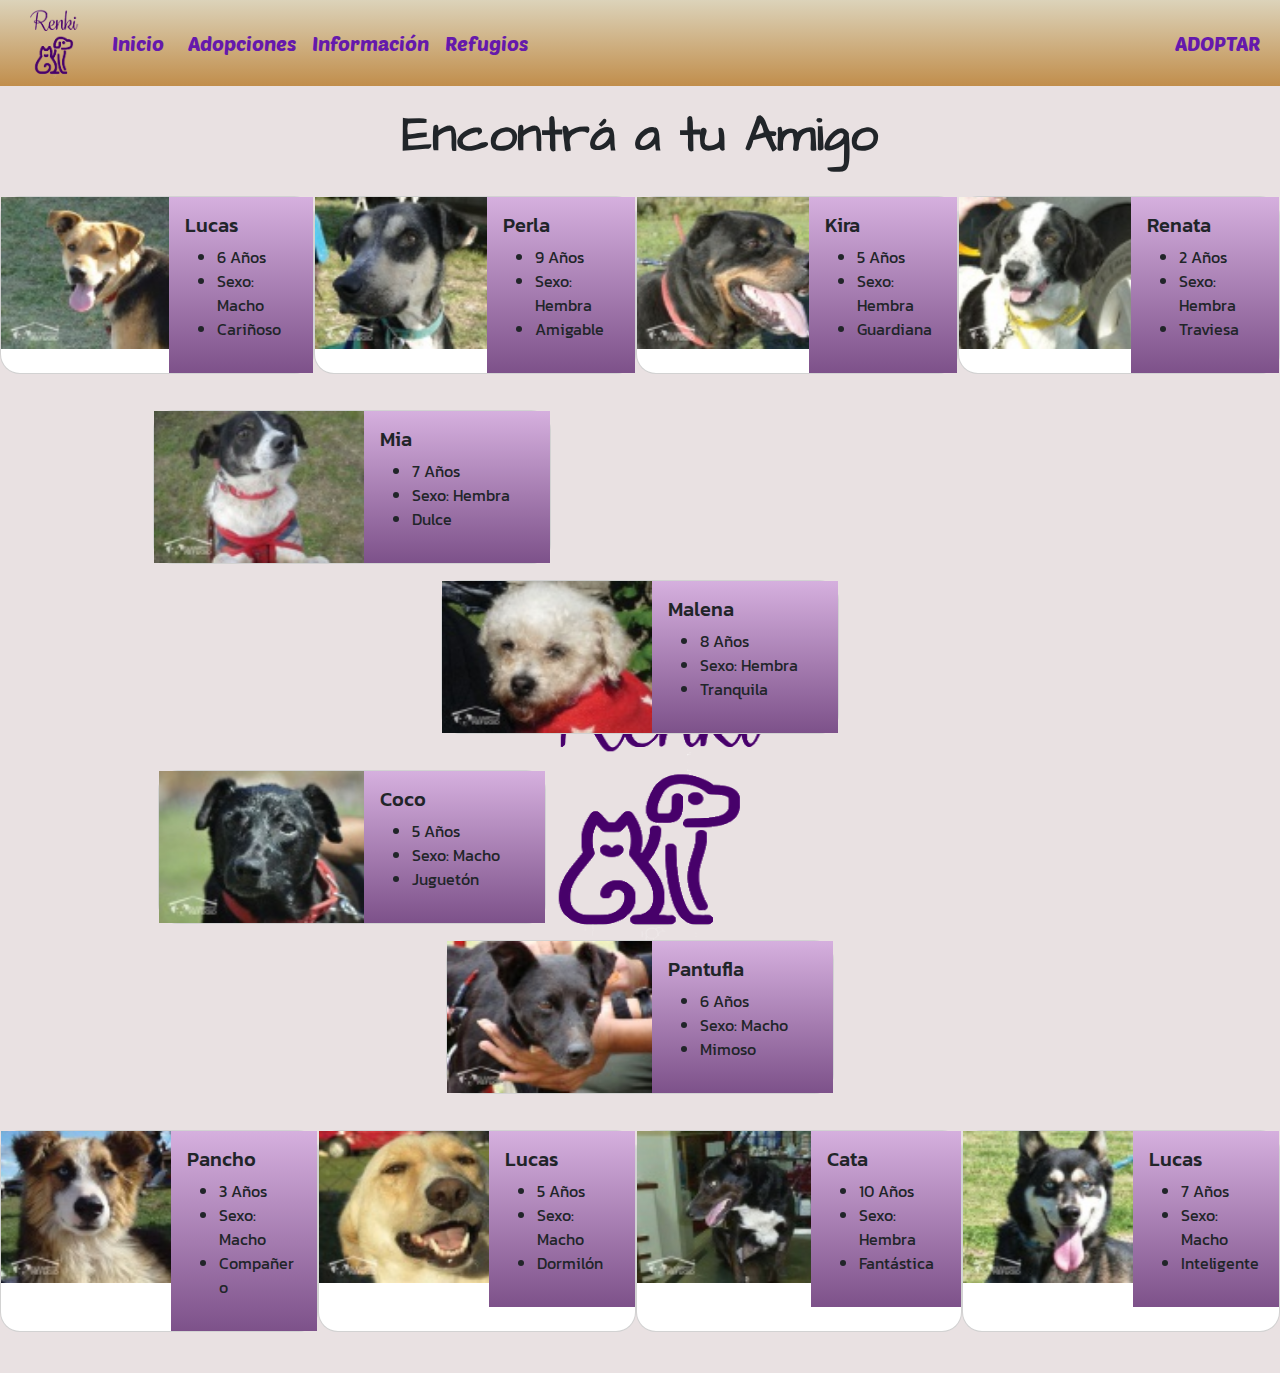
==== adopciones.html @ 9ff80c3c "first commit" ====
<!DOCTYPE html>
<head>
    <meta charset="UTF-8">
    <meta http-equiv="X-UA-Compatible" content="IE=edge">
    <meta name="viewport" content="width=device-width, initial-scale=1.0">
    <title>Refugio Renki | Adopciones</title>

    <link rel="preconnect" href="https://fonts.googleapis.com">
    <link rel="preconnect" href="https://fonts.gstatic.com" crossorigin>
    <link href="https://fonts.googleapis.com/css2?family=Kanit:ital,wght@0,100;0,200;0,300;0,400;0,500;0,600;0,700;0,800;0,900;1,100;1,200;1,300;1,400;1,500;1,600;1,700;1,800;1,900&family=Pacifico&family=Poetsen+One&display=swap" rel="stylesheet">
    <link rel="preconnect" href="https://fonts.gstatic.com" crossorigin>
    <link href="https://fonts.googleapis.com/css2?family=Architects+Daughter&family=Playfair+Display+SC:ital,wght@0,400;0,700;0,900;1,400;1,700;1,900&family=Playpen+Sans:wght@100..800&family=Playwrite+ES:wght@100..400&family=Playwrite+NG+Modern:wght@100..400&display=swap" rel="stylesheet">


    <link rel="stylesheet" href="styles/estilos.css">
</head>
<body>

    <nav class="navbarGeneral navbar navbar-expand-lg">
        <div class="container-fluid navbarPrimerDiv">
        <img src="images/logo.png" width="80px" height="70px" alt="logo" title="Renki">
          <a class="navbar-brand" href="index.html">Inicio</a>
          <button class="navbar-toggler" type="button" data-bs-toggle="collapse" data-bs-target="#navbarNavAltMarkup" aria-controls="navbarNavAltMarkup" aria-expanded="false" aria-label="Toggle navigation">
            <span class="navbar-toggler-icon"></span>
    
          </button>
          <div class="collapse navbar-collapse" id="navbarNavAltMarkup">
            <div class="navbar-nav navbarPrimerDiv">
              <a class="nav-link" aria-current="page">Adopciones</a>
              <a class="nav-link" aria-current="page" href="informacion.html">Información</a>
              <a class="nav-link" aria-current="page" href="refugios.html">Refugios</a>
            </div>
          </div>
        </div>
        <div class="navbarSegundoDiv collapse navbar-collapse" id="navbarNavAltMarkup">
            <a class="nav-link" aria-current="page" href="login.html" target="_blank">ADOPTAR</a>
        </div>
    </nav>


    

    <section class="seccionAdopciones">
        <article>
            <h1 id="Estilo">Encontrá a tu Amigo</h1>
            <div class="primeraFila">
                <div class="card mb-3" style="max-width: 400px;">
                    <div class="row g-4">
                      <div class="col-md-6">
                        <img src="images/amigo1.jpg" width="210px" height="152px"  img-fluid rounded-start alt="perros" title="Lucas">
                      </div>
                      <div class="col-md-6">
                        <div class="card-body">
                          <h5 class="card-title">Lucas</h5>
                          <ul>
                            <li>6 Años</li>
                            <li>Sexo: Macho</li>
                            <li>Cariñoso</li>
                          </ul>

                        </div>
                      </div>
                    </div>
                  </div>

                  <div class="card mb-3" style="max-width: 400px;">
                    <div class="row g-4">
                      <div class="col-md-6">
                        <img src="images/amigo2.jpg" width="210px" height="152px"  img-fluid rounded-start alt="perros" title="Perla">
                      </div>
                      <div class="col-md-6">
                        <div class="card-body">
                          <h5 class="card-title">Perla</h5>
                          <ul>
                            <li>9 Años</li>
                            <li>Sexo: Hembra</li>
                            <li>Amigable</li>
                          </ul>

                        </div>
                      </div>
                    </div>
                  </div>

                  <div class="card mb-3" style="max-width: 400px;">
                    <div class="row g-4">
                      <div class="col-md-6">
                        <img src="images/amigo3.jpg" width="210px" height="152px"  img-fluid rounded-start alt="perros" title="Kira">
                      </div>
                      <div class="col-md-6">
                        <div class="card-body">
                          <h5 class="card-title">Kira</h5>
                          <ul>
                            <li>5 Años</li>
                            <li>Sexo: Hembra</li>
                            <li>Guardiana</li>
                          </ul>

                        </div>
                      </div>
                    </div>
                  </div>

                  <div class="card mb-3" style="max-width: 400px;">
                    <div class="row g-4">
                      <div class="col-md-6">
                        <img src="images/amigo4.jpg" width="210px" height="152px"  img-fluid rounded-start alt="perros" title="Renata">
                      </div>
                      <div class="col-md-6">
                        <div class="card-body">
                          <h5 class="card-title">Renata</h5>
                          <ul>
                            <li>2 Años</li>
                            <li>Sexo: Hembra</li>
                            <li>Traviesa</li>
                          </ul>

                        </div>
                      </div>
                    </div>
                  </div>


            </div>


        <div class="segundaFila">
            <div class="card mb-3 segundaFilaUno" style="max-width: 400px;">
                <div class="row g-4">
                  <div class="col-md-6">
                    <img src="images/amigo5.jpg" width="210px" height="152px"  img-fluid rounded-start alt="perros" title="Mia">
                  </div>
                  <div class="col-md-6">
                    <div class="card-body">
                      <h5 class="card-title">Mia</h5>
                      <ul>
                        <li>7 Años</li>
                        <li>Sexo: Hembra</li>
                        <li>Dulce</li>
                      </ul>

                    </div>
                  </div>
                </div>
              </div>

              <div class="card mb-3 segundaFilaDos" style="max-width: 400px;">
                <div class="row g-4">
                  <div class="col-md-6">
                    <img src="images/amigo6.jpg" width="210px" height="152px"  img-fluid rounded-start alt="perros" title="Malena">
                  </div>
                  <div class="col-md-6">
                    <div class="card-body">
                      <h5 class="card-title">Malena</h5>
                      <ul>
                        <li>8 Años</li>
                        <li>Sexo: Hembra</li>
                        <li>Tranquila</li>
                      </ul>

                    </div>
                  </div>
                </div>
              </div>

        </div>

        <div class="segundaFila">
            <div class="card mb-3 segundaFilaUno" style="max-width: 400px;">
                <div class="row g-4">
                  <div class="col-md-6">
                    <img src="images/amigo7.jpg" width="210px" height="152px"  img-fluid rounded-start alt="perros" title="Coco">
                  </div>
                  <div class="col-md-6">
                    <div class="card-body">
                      <h5 class="card-title">Coco</h5>
                      <ul>
                        <li>5 Años</li>
                        <li>Sexo: Macho</li>
                        <li>Juguetón</li>
                      </ul>

                    </div>
                  </div>
                </div>
              </div>
              <div class="card mb-3 segundaFilaDos" style="max-width: 400px;">
                <div class="row g-4">
                  <div class="col-md-6">
                    <img src="images/amigo8.jpg" width="210px" height="152px"  img-fluid rounded-start alt="perros" title="Pantufla">
                  </div>
                  <div class="col-md-6">
                    <div class="card-body">
                      <h5 class="card-title">Pantufla</h5>
                      <ul>
                        <li>6 Años</li>
                        <li>Sexo: Macho</li>
                        <li>Mimoso</li>
                      </ul>

                    </div>
                  </div>
                </div>
              </div>

        </div>


        <div class="primeraFila">

            <div class="card mb-3" style="max-width: 400px;">
                <div class="row g-4">
                  <div class="col-md-6">
                    <img src="images/amigo9.jpg" width="210px" height="152px"  img-fluid rounded-start alt="perros" title="Pancho">
                  </div>
                  <div class="col-md-6">
                    <div class="card-body">
                      <h5 class="card-title">Pancho</h5>
                      <ul>
                        <li>3 Años</li>
                        <li>Sexo: Macho</li>
                        <li>Compañero</li>
                      </ul>

                    </div>
                  </div>
                </div>
              </div>

              <div class="card mb-3" style="max-width: 400px;">
                <div class="row g-4">
                  <div class="col-md-6">
                    <img src="images/amigo10.jpg" width="210px" height="152px"  img-fluid rounded-start alt="perros" title="Huesos">
                  </div>
                  <div class="col-md-6">
                    <div class="card-body">
                      <h5 class="card-title">Lucas</h5>
                      <ul>
                        <li>5 Años</li>
                        <li>Sexo: Macho</li>
                        <li>Dormilón</li>
                      </ul>

                    </div>
                  </div>
                </div>
              </div>

              <div class="card mb-3" style="max-width: 400px;">
                <div class="row g-4">
                  <div class="col-md-6">
                    <img src="images/amigo11.jpg" width="210px" height="152px"  img-fluid rounded-start alt="perros" title="Cata">
                  </div>
                  <div class="col-md-6">
                    <div class="card-body">
                      <h5 class="card-title">Cata</h5>
                      <ul>
                        <li>10 Años</li>
                        <li>Sexo: Hembra</li>
                        <li>Fantástica</li>
                      </ul>

                    </div>
                  </div>
                </div>
              </div>

              <div class="card mb-3" style="max-width: 400px;">
                <div class="row g-4">
                  <div class="col-md-6">
                    <img src="images/amigo12.jpg" width="210px" height="152px"  img-fluid rounded-start alt="perros" title="Pimpe">
                  </div>
                  <div class="col-md-6">
                    <div class="card-body">
                      <h5 class="card-title">Lucas</h5>
                      <ul>
                        <li>7 Años</li>
                        <li>Sexo: Macho</li>
                        <li>Inteligente</li>
                      </ul>

                    </div>
                  </div>
                </div>
              </div>
           

        </div>
    </div>

        </article>
    </section>



















 <!----   <h1 id="Estilo">Encontrá a tu Amigo</h1>
    <div>
        <div class="ContenedorMascota Cuadro">
            <div id = "PrimeraParte"><img src="Images/Sara.PNG" height="400px" width="280px"></div>
            <div id = "SegundaParte">
                <h4>Sara</h4>
                <div>Edad: 1-2</div>
                <div>Sexo: Hembra</div>
                <div>Raza: Mestiza</div>
                <div>Condición de salud: Saludable</div>
                <div>Refugio SanRoque</div>  
            </div>
        </div>
    </div>
    <div>Otros que buscan hogar</div>
    <h2>Perros Adultos</h2>
    <div>
        <img src="Images/Romeo.PNG">
        <img src="Images/Cuba.PNG" >
        <img src="Images/Maby.PNG" >
    </div>
    <h2>Perros Cachorros</h2>
    <div>
        <img src="Images/Sara.PNG" >
        <img src="Images/Sara.PNG" >
    </div>
    <h2>Gatos Adulto</h2>
    <div></div>
    <h2>Gatos Cachorros</h2>
    <div></div>
    <h2>Discapacitados</h2>
    <div></div>
 -->
</body>

<link href="https://cdn.jsdelivr.net/npm/bootstrap@5.3.3/dist/css/bootstrap.min.css" rel="stylesheet" integrity="sha384-QWTKZyjpPEjISv5WaRU9OFeRpok6YctnYmDr5pNlyT2bRjXh0JMhjY6hW+ALEwIH" crossorigin="anonymous">
<script src="https://cdn.jsdelivr.net/npm/bootstrap@5.3.3/dist/js/bootstrap.bundle.min.js" integrity="sha384-YvpcrYf0tY3lHB60NNkmXc5s9fDVZLESaAA55NDzOxhy9GkcIdslK1eN7N6jIeHz" crossorigin="anonymous"></script>

</html>
---- styles/estilos.css ----
/* INDEX */


body{
    margin: 0;
}

.bodystyle {
    background-color: rgb(201, 126, 201);
}

.navbarGeneral {
    width: 100%;
    padding: 10px;
    display: flex;
    justify-content: space-between;
    margin-left: 20pxpx; /* No se por que tiene que ser asi, pero si lo toco, explota*/
    margin-right: 0px;
    background-image: linear-gradient(to bottom, #dcd3ba, #c18e4c);
    font-family: "Poetsen One", sans-serif;
    font-weight: 400;
    font-style: normal;
    font-size: 20px;
    padding-right: 20px;
}

.navbarPrimerDiv img{
    margin-right: 20px;
}

.navbarPrimerDiv a{
    color:rgb(101, 25, 172);
    transition: transform 0.3s ease;
}

.navbarPrimerDiv a:hover{
    color: rgb(68, 150, 150);
    cursor: pointer;
    transition: all 0.4s ease-in-out;
    transform: scale(1.1);
}



.navbarSegundoDiv{
    margin-right: 20px;
}

.navbarSegundoDiv a{
    color:rgb(101, 25, 172);
    transition: transform 0.3s ease;
    animation: animacion1;
    animation-duration: 1s;
    animation-iteration-count: infinite;
}

.navbarSegundoDiv a:hover{
    color: rgb(68, 150, 150);
    cursor: pointer;
    transition: all 0.4s ease-in-out;
    transform: scale(1.1);
}


@keyframes animacion3 {
    from {
        color: rgb(157, 117, 191); }
    to {
        color: rgb(63, 36, 104); } }

@keyframes animacion2 {
    from {
      background-color: rgb(181, 147, 210); }
    to {
       background-color: rgb(148, 97, 193); } }
  
@keyframes animacion1 {
    0% {
      transform: scale(1); }
    50% {
      transform: scale(1.1); }
    100% {
      transform: scale(1); } }

 @keyframes animacion4 {
        from {
            color: rgb(0, 0, 0); }
        to {
            color: #314652; } }
      


#unaIntro {
    padding-top: 20px;
    padding-bottom: 20px;
    background-color: rgba(189, 206, 96, 0.705);
    text-align: center;
}
 
.descripcionIntro{
    font-size: 30px;
    font-family: "Poetsen One", sans-serif;
    color:rgb(14, 31, 185);
    padding-left: 18%;
    padding-right: 18%;
    margin-top: 20px;
}


.man {
    display: flex;
    justify-content: space-between;
    padding: 0 36% 0 36%;
}

.botonAdoptar a{
    background-color:rgb(181, 147, 210);
    font-size: 25px;
    font-weight: bold;
    color: black;
    font-family:Cambria, Cochin, Georgia, Times, 'Times New Roman', serif;
    border: 4px solid aquamarine;
    animation-name: animacion2;
    animation-duration: 0.6s;
    animation-iteration-count: infinite;
    animation-direction: alternate-reverse;
}

.botonAdoptar a:hover{
    background-color:rgb(148, 97, 193);
    border: 4px dashed aquamarine;
}


.botonContacto {
    text-align: center;
    font-size: 20px;
    display: flex;
    justify-content: center;
    background-color: black;
    border: 2px double grey;
    width: 10%;
}



h1{
    text-align: center;
    color:rgb(153, 107, 196);
    font-family: "Poetsen One", sans-serif;
    font-weight: 400;
    font-style: normal;
    font-size: 40px;

}

h2{
    text-align: center;
    color:rgb(153, 107, 196);
    font-family: "Poetsen One", sans-serif;
    font-weight: 400;
    font-style: normal;
    font-size: 40px;

}

.botonAdoptar{
    font-size: 50px;
    text-align: center;
    margin-top: 0px;
}

.botonAdoptar button{
    background-color: rgb(174, 115, 229);
    font-family:Impact, Haettenschweiler, 'Arial Narrow Bold', sans-serif;
}

.botonAdoptar button:hover{
    background-color: rgb(130, 49, 205);
}


.nuestrosPeludos{
    margin-top: 40px;
    background-color: rgba(207, 188, 190, 0.452);
    border-radius: 100px;
}

.merecenHogar{
    padding-bottom: 20px;
}

.nuestrosPeludos h1{
    padding-top: 20px;
    align-items: center;
}

.textoAlbum{
    text-align: center;
    font-family: "Kanit", sans-serif;
    font-size: 22px;
}


.mitades {
    width: 80%;
    margin: auto;
    display: flex;
    margin-top: 20px;
    margin-bottom: 40px;
    padding-top: 20px;
    padding-bottom: 20px;
}


.mitad1{
    width: 40%;
    padding-left: 20px;
}

.mitad2{
    margin-right: 30px;
    width: 60%;
}



.contenedor1 {
    display: flex;
    justify-content: space-between;
    padding-left: 25px;
}

.contenedor1 td{
    text-align: center;
    font-family: "Architects Daughter", cursive;
    font-weight: 800;
    font-style: normal;
    font-size: 20px;
}

.contenedor1 img{
    border-radius: 90px;
    transition: transform 0.3s ease;
}

.contenedor1 img:hover {
    transform: scale(1.1);
}


.contenedor2 {
    margin-bottom: 30px;
    display: flex;
    justify-content: center;
    text-align: center;
    background-color: rgba(216, 107, 19, 0.541);
}

.contenedor2 div{
    margin-bottom: 15px;
    
}

.contenedor2 form{
    padding: 20px;
}


h3{
    text-align: center;
    color:rgb(153, 107, 196);
    font-family: "Poetsen One", sans-serif;
    font-weight: 400;
    font-style: normal;
    font-size: 40px;
    margin: 0;
}

.redesSociales{
display: flex;
justify-content: center;
align-items: center;
margin-bottom: 50px;
margin-top: 30px;
}

.buttons {
    min-width: 700px;
    display: flex;
    justify-content: space-around;
    margin-top: 30px;
  }
  
  .buttons a {
    text-decoration: none;
    font-size: 28px;
    width: 60px;
    height: 60px;
    line-height: 60px;
    text-align: center;
    background: #314652;
    color: #f1f1f1;
    border-radius: 50%;
    box-shadow: 2px 2px 5px rgba(0, 0, 0, .5);
    transition: all .4s ease-in-out;
  }
  
  .buttons a:hover {
    transform: scale(1.2);
  }

  .textoNuestrasRedes{
    color: #314652;
  }







.opiniones{
    padding-top: 20px;
    padding-bottom: 10px;
    background-color: rgba(17, 17, 121, 0.226);
}

.comentarios {
    display: flex;
    justify-content: center;
    background-color: rgba(17, 17, 121, 0.226);
}



.comentarios1{
    padding-left: 40px;
    width: 25%;
    display: flex;
    justify-content: center;
}

.comentarios2{
    padding-left: 40px;
    width: 25%;
}

.comentarios3{
    padding-left: 40px;
    width: 25%;
}

.cartas{
    padding: 12%;
    height: 450px;
}

.carousel-control-prev span,
.carousel-control-next span{
    background-color: rgb(211, 128, 223);
}

.card-body{
    background-color: rgb(211, 128, 223);
}



.footer {
    text-align: center;
    padding-bottom: 20px;
    padding-top: 20px;
    font-size: 17px;
    color: rgba(0, 0, 0, 0.811);
    background-color: rgba(207, 188, 190, 0.452);
}



@media (max-width: 1100px){
    .navbarSegundoDiv a{
        color:rgb(101, 25, 172);
        transition: none;
        animation: none;
    }

    .navbarPrimerDiv a:hover{
        transition: none;
        transform: none;
    }


    .navbarSegundoDiv a:hover{
        transition: none;
        transform: none;
    }

    .navbarSegundoDiv{
        margin-left: 13px;
    }
}


@media (max-width: 700px){

}












/* ------------------------------------------------------------------------------------------------------ */
/* ------------------------------------------------------------------------------------------------------ */
/* ------------------------------------------------------------------------------------------------------ */
/* ------------------------------------------------------------------------------------------------------ */
/* ------------------------------------------------------------------------------------------------------ */
/* ------------------------------------------------------------------------------------------------------ */
/* ------------------------------------------------------------------------------------------------------ */
/* ------------------------------------------------------------------------------------------------------ */


/* LOGIN */



#bodyLogin{
    width: 100%;
    height: 1080px;
    background-image: url("../images/fondoRefugios2.jpg");
    background-image: fixed;
    background-size: cover;

}

.seccionLogin{
    padding-top: 150px;
}

.login-form {
    width: 500px;
    padding: 25px;
    background-image: linear-gradient(to bottom, #dcd3ba, #c18e4c);
    border-radius: 30px;
    box-shadow: 0px 0px 10px 0px rgba(0,0,0,0.1);
    font-family: "Kanit", sans-serif;
  }

  .btn-center{
    text-align: center;
  }

  .btn-center button{
    width: 100px;
    font-family: "Kanit", sans-serif;
  }

  .marginFormulario{ 
    margin-bottom: 15px;
  }
  
  .marginFormulario label{
    margin-bottom: 5px;
  }

  .bgvioleta{
    margin-bottom: 0;
  }

  .bgvioleta button{
    background-image: linear-gradient(to bottom, #b694bfd1, #4a2d55d1);
  }

  .bgvioleta a{
    color: #314652;
  }

  .marginFormulario button{
    margin-top: 10px;
  }


  @media (max-width: 700px){
    .login-form {
        width: 450px;
    }
  }



/* ------------------------------------------------------------------------------------------------------ */
/* ------------------------------------------------------------------------------------------------------ */
/* ------------------------------------------------------------------------------------------------------ */
/* ------------------------------------------------------------------------------------------------------ */
/* ------------------------------------------------------------------------------------------------------ */
/* ------------------------------------------------------------------------------------------------------ */
/* ------------------------------------------------------------------------------------------------------ */
/* ------------------------------------------------------------------------------------------------------ */


/* INFORMACION */



#tituloInformacion {
   text-align: center;
   font-size: 60px;
   padding-top: 20px;
   padding-bottom: 30px;
}


.subTits {
    font-size: 23px;
    text-align: center;
    margin-left: 26%;
    margin-right: 26%;
    margin-bottom: 50px;
    font-family: "Kanit", sans-serif;
}

.subTits p{
    border-radius: 10px;
    background-color: rgba(236, 76, 76, 0.561);
    padding: 15px;
}


.bodyInformacion{
    background-color: rgba(207, 188, 190, 0.332);
}

.unirManoTexto{
    display: flex;
    justify-content: space-between;
}

.unirManoTexto p {
    padding-top: 10px;
    padding-left: 20px;
}

.unirManoTexto img{
    padding-right: 10px;
}


.lefties {
    margin-left: 15%;
}


.lefties h3 {
    text-align: center;
}


.righties {
    margin-left: 55%;
    padding-right: 10%;
}


.righties h3 {
    text-align: center;
}


.Difus{
    padding-top: 60px;
    padding-left: 27%;
    padding-right: 27%;
    text-align: center;
    margin-bottom: 30px;
}

.items {
    width: 30%;
    padding: 1% 2% 2% 1%;
    background-image: linear-gradient(to bottom, #d6baded1, #6a4777d1);
    border-radius: 15px;
    border: dotted;
    border-color: red;
    font-family: "Kanit", sans-serif;
    font-size: 18px;
}

.Cuadro {
    border: 2px;
    border-style: dashed;
    background-color: rgba(236, 76, 76, 0.561);
    padding-bottom: 15px;
    border-radius: 10px;
}

.Cuadro h3{
    padding-top: 5px;
    padding-right: 15px;
    padding-left: 15px;
}

.megafonos{
    display: flex;
    justify-content: center;
    padding-top: 15px;
    padding-bottom: 10px;
}

.ContenedorMascota {
    display: flex;
    margin-left: 4%;
    margin-right: 20%;
    padding-left: 5px;
    padding-right: 5px ;
}

#PrimeraParte{
    width : 445px;
    height: 300px;
}

#SegundaParte {
    background-color: white;
}




/* ------------------------------------------------------------------------------------------------------ */
/* ------------------------------------------------------------------------------------------------------ */
/* ------------------------------------------------------------------------------------------------------ */
/* ------------------------------------------------------------------------------------------------------ */
/* ------------------------------------------------------------------------------------------------------ */
/* ------------------------------------------------------------------------------------------------------ */
/* ------------------------------------------------------------------------------------------------------ */
/* ------------------------------------------------------------------------------------------------------ */



/* ADOPCIONES */



#bodyAdopciones{
    margin: 0;
    padding: 0;
}

.seccionAdopciones{
    background-image: url("../images/logo.png");
    background-repeat: no-repeat;
    background-position: 50% 57%;
    background-size: 30vw 22vw;
    background-color: rgba(207, 188, 190, 0.452);
    padding-bottom: 0.4%;
}

.seccionAdopciones .card{
    border-radius: 20px;
}

#Estilo{
    margin-bottom: 30px;
    padding-top: 20px;
    font-family: "Architects Daughter", cursive;
    font-weight: 600;
    font-style: normal;
    font-size: 50px;
    animation-name: animacion4;
    animation-duration: 0.8s;
    animation-iteration-count: infinite;
    animation-direction: alternate-reverse;
}

.primeraFila{
    margin-top: 20px;
    margin-bottom: 20px;
    display: flex;
    justify-content: space-evenly;
}

.segundaFila{
    margin-top: 20px;
    margin-bottom: 20px;
    display: flex;
    flex-wrap: wrap;
    justify-content:space-around;
}


.segundaFilaUno{
    margin-right: 45%;
}

.primeraFila .card-body{
    background-image: linear-gradient(to bottom, #d6baded1, #6a4777d1);
    font-family: "Kanit", sans-serif;
}

.segundaFila .card-body{
    background-image: linear-gradient(to bottom, #d6baded1, #6a4777d1);
    font-family: "Kanit", sans-serif;
}



/* ------------------------------------------------------------------------------------------------------ */
/* ------------------------------------------------------------------------------------------------------ */
/* ------------------------------------------------------------------------------------------------------ */
/* ------------------------------------------------------------------------------------------------------ */
/* ------------------------------------------------------------------------------------------------------ */
/* ------------------------------------------------------------------------------------------------------ */
/* ------------------------------------------------------------------------------------------------------ */
/* ------------------------------------------------------------------------------------------------------ */



/* REFUGIOS */


.tituloRefugios{
    animation-name: animacion3;
    animation-duration: 1s;
    animation-iteration-count: infinite;
    animation-direction: alternate-reverse;
    padding-top: 30px;
    padding-bottom: 30px;
}

.EtiquetaRefu {
    background-color: rgba(214, 216, 104, 0.644);
    display: flex;
    flex-wrap: wrap;
    justify-content: center;
    align-items: center;
    margin: 20px 10% 20px 10%;
    border-radius: 20px;
    padding-top: 30px;
    padding-bottom: 30px;
}

.EtiquetaRefu h2 {
    font-family: "Playwrite ES", cursive;
    font-optical-sizing: auto;
    font-weight: 400;
    font-style: normal;
    font-size: 50px;
    text-align: start;
}

.RefuImg {
    width: 450px;
    padding-left: 3%;
}

.RefuImg img{
    border-radius: 30px;
    width: 80%;
    height: 80%;
}

.imagenEspecialRefugio img{
    max-height: 20%;
}

.EtiquetaRefu div {
    font-family: "Playfair Display", serif;
    font-optical-sizing: auto;
    font-weight: 500;
    font-style: italic;
    font-size: 25px;
    
    

}
.RefuDescrip {
    width: 70%;
    display: flex;
    flex-wrap: wrap;
    justify-content: space-around;
}

.RefuDescrip2 {
    padding-right: 5%;
    padding-top: 20px;
    text-align: justify;
}

.RefuDescrip h2 {
    padding-bottom: 20px;
}

.RefuDescrip div {
    font-family: "Architects Daughter", cursive;
    font-weight: 400;
    font-style: normal;
}

.maps {
    padding-right: 10%;
}

.maps iframe{
    width: 120%;
    height: 110%;
    padding-top: 20px;
}


@media (max-width: 1100px){
    .RefuImg {
        width: 350px;
        padding: 0;
        text-align: center;
        margin-bottom: 30px;
    }
    .RefuDescrip {
        text-align: center;
    }

    .RefuDescrip2{
        padding: 0;
    }

    .maps {
        padding-right: 0;
    }

    .maps iframe{
        width: 110%;
        height: 100%;
    }

    .RefuDescrip h2 {
        font-size: 40px;
        text-align: center;
    }

    .RefuDescrip div {
        font-size: 25px;
    }
}


@media (max-width: 700px){
    .RefuImg {
        width: 300px;
        
    }

    .maps iframe{
        width: 100%;
        height: 90%;
    }

    .RefuDescrip h2 {
        font-size: 30px;
    }
    .RefuDescrip div {
        font-size: 20px;
    }
}
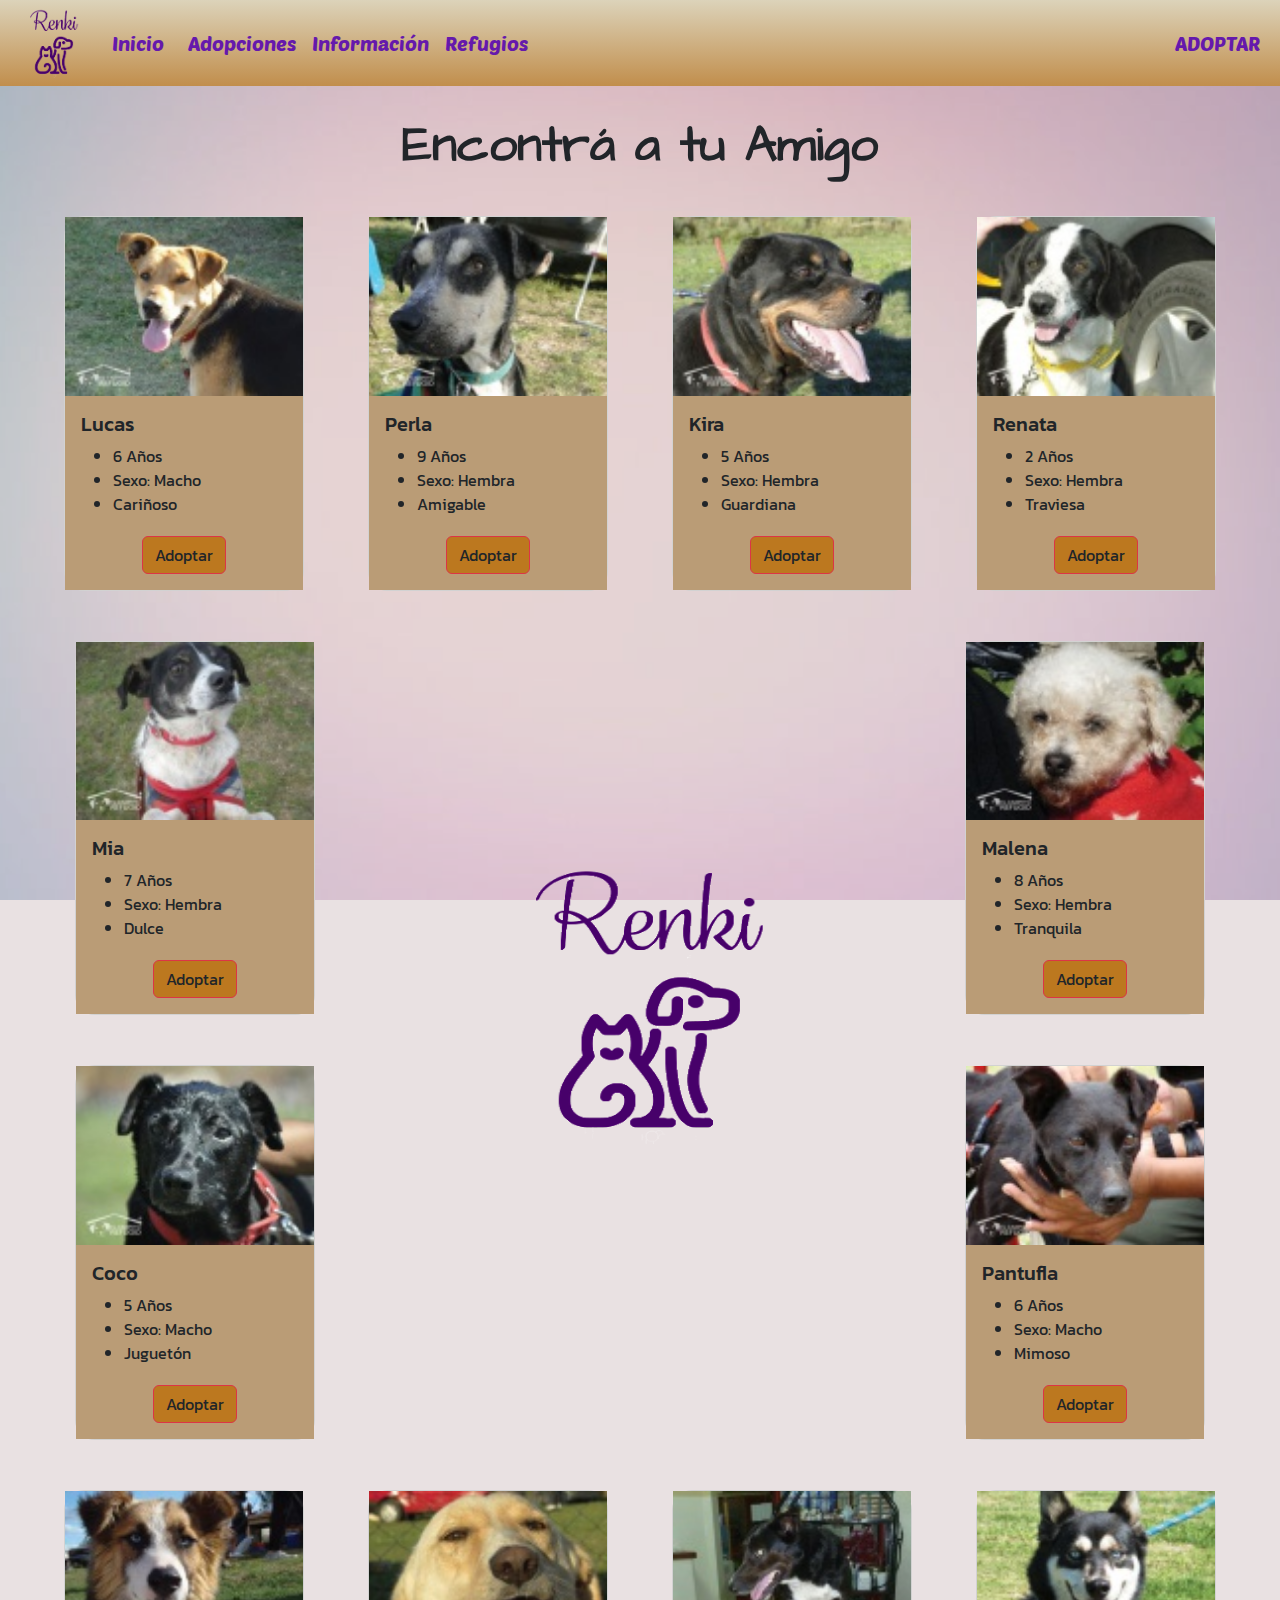
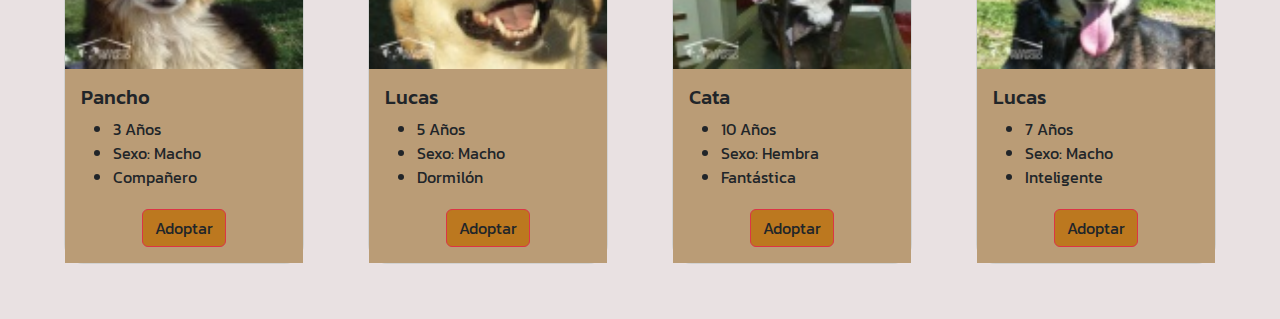
==== commit ba24f1cb: "Web full responsive, faltan modificar estilos y arreglar el boton del index" ====
--- a/adopciones.html
+++ b/adopciones.html
@@ -14,7 +14,7 @@
 
     <link rel="stylesheet" href="styles/estilos.css">
 </head>
-<body>
+<body id="bodyAdopciones">
 
     <nav class="navbarGeneral navbar navbar-expand-lg">
         <div class="container-fluid navbarPrimerDiv">
@@ -44,255 +44,194 @@
         <article>
             <h1 id="Estilo">Encontrá a tu Amigo</h1>
             <div class="primeraFila">
-                <div class="card mb-3" style="max-width: 400px;">
-                    <div class="row g-4">
-                      <div class="col-md-6">
-                        <img src="images/amigo1.jpg" width="210px" height="152px"  img-fluid rounded-start alt="perros" title="Lucas">
-                      </div>
-                      <div class="col-md-6">
-                        <div class="card-body">
-                          <h5 class="card-title">Lucas</h5>
-                          <ul>
-                            <li>6 Años</li>
-                            <li>Sexo: Macho</li>
-                            <li>Cariñoso</li>
-                          </ul>
-
-                        </div>
-                      </div>
-                    </div>
-                  </div>
-
-                  <div class="card mb-3" style="max-width: 400px;">
-                    <div class="row g-4">
-                      <div class="col-md-6">
-                        <img src="images/amigo2.jpg" width="210px" height="152px"  img-fluid rounded-start alt="perros" title="Perla">
-                      </div>
-                      <div class="col-md-6">
-                        <div class="card-body">
-                          <h5 class="card-title">Perla</h5>
-                          <ul>
-                            <li>9 Años</li>
-                            <li>Sexo: Hembra</li>
-                            <li>Amigable</li>
-                          </ul>
-
-                        </div>
-                      </div>
-                    </div>
-                  </div>
-
-                  <div class="card mb-3" style="max-width: 400px;">
-                    <div class="row g-4">
-                      <div class="col-md-6">
-                        <img src="images/amigo3.jpg" width="210px" height="152px"  img-fluid rounded-start alt="perros" title="Kira">
-                      </div>
-                      <div class="col-md-6">
-                        <div class="card-body">
-                          <h5 class="card-title">Kira</h5>
-                          <ul>
-                            <li>5 Años</li>
-                            <li>Sexo: Hembra</li>
-                            <li>Guardiana</li>
-                          </ul>
-
-                        </div>
-                      </div>
-                    </div>
-                  </div>
-
-                  <div class="card mb-3" style="max-width: 400px;">
-                    <div class="row g-4">
-                      <div class="col-md-6">
-                        <img src="images/amigo4.jpg" width="210px" height="152px"  img-fluid rounded-start alt="perros" title="Renata">
-                      </div>
-                      <div class="col-md-6">
-                        <div class="card-body">
-                          <h5 class="card-title">Renata</h5>
-                          <ul>
-                            <li>2 Años</li>
-                            <li>Sexo: Hembra</li>
-                            <li>Traviesa</li>
-                          </ul>
-
-                        </div>
-                      </div>
-                    </div>
-                  </div>
-
-
-            </div>
-
-
+
+
+              <div class="card">
+                <img src="images/amigo1.jpg" style="width: 100%; height: 80%;" rounded-start alt="perros" title="Lucas">
+                <div class="card-body">
+                  <h5 class="card-title">Lucas</h5>
+                  <ul>
+                    <li>6 Años</li>
+                    <li>Sexo: Macho</li>
+                    <li>Cariñoso</li>
+                  </ul>
+                   <div class="botoncitoAdopciones"><a href="login.html" class="btn text-center border border-danger">Adoptar</a></div>
+                  
+                </div>
+              </div>
+
+
+              <div class="card">
+                <img src="images/amigo2.jpg"  img-fluid rounded-start alt="perros" title="Perla">
+                <div class="card-body">
+                  <h5 class="card-title">Perla</h5>
+                  <ul>
+                    <li>9 Años</li>
+                    <li>Sexo: Hembra</li>
+                    <li>Amigable</li>
+                  </ul>
+                  <div class="botoncitoAdopciones"><a href="login.html" class="btn text-center border border-danger">Adoptar</a></div>
+                </div>
+              </div>
+
+
+              <div class="card">
+                <img src="images/amigo3.jpg" img-fluid rounded-start alt="perros" title="Kira">
+                <div class="card-body">
+                  <h5 class="card-title">Kira</h5>
+                  <ul>
+                    <li>5 Años</li>
+                    <li>Sexo: Hembra</li>
+                    <li>Guardiana</li>
+                  </ul>
+                  <div class="botoncitoAdopciones"><a href="login.html" class="btn text-center border border-danger">Adoptar</a></div>
+                </div>
+              </div>
+
+
+
+              <div class="card">
+                <img src="images/amigo4.jpg" img-fluid rounded-start alt="perros" title="Renata">
+                <div class="card-body">
+                  <h5 class="card-title">Renata</h5>
+                  <ul>
+                    <li>2 Años</li>
+                    <li>Sexo: Hembra</li>
+                    <li>Traviesa</li>
+                  </ul>
+                  <div class="botoncitoAdopciones"><a href="login.html" class="btn text-center border border-danger">Adoptar</a></div>
+                </div>
+              </div>
+
+
+            </div>
+
+
+
+            
         <div class="segundaFila">
-            <div class="card mb-3 segundaFilaUno" style="max-width: 400px;">
-                <div class="row g-4">
-                  <div class="col-md-6">
-                    <img src="images/amigo5.jpg" width="210px" height="152px"  img-fluid rounded-start alt="perros" title="Mia">
-                  </div>
-                  <div class="col-md-6">
-                    <div class="card-body">
-                      <h5 class="card-title">Mia</h5>
-                      <ul>
-                        <li>7 Años</li>
-                        <li>Sexo: Hembra</li>
-                        <li>Dulce</li>
-                      </ul>
-
-                    </div>
-                  </div>
-                </div>
-              </div>
-
-              <div class="card mb-3 segundaFilaDos" style="max-width: 400px;">
-                <div class="row g-4">
-                  <div class="col-md-6">
-                    <img src="images/amigo6.jpg" width="210px" height="152px"  img-fluid rounded-start alt="perros" title="Malena">
-                  </div>
-                  <div class="col-md-6">
-                    <div class="card-body">
-                      <h5 class="card-title">Malena</h5>
-                      <ul>
-                        <li>8 Años</li>
-                        <li>Sexo: Hembra</li>
-                        <li>Tranquila</li>
-                      </ul>
-
-                    </div>
-                  </div>
-                </div>
-              </div>
+          <div class="card segundaFilaUno">
+            <img src="images/amigo5.jpg" img-fluid rounded-start alt="perros" title="Mia">
+            <div class="card-body">
+              <h5 class="card-title">Mia</h5>
+              <ul>
+                <li>7 Años</li>
+                <li>Sexo: Hembra</li>
+                <li>Dulce</li>
+              </ul>
+              <div class="botoncitoAdopciones"><a href="login.html" class="btn text-center border border-danger">Adoptar</a></div>
+            </div>
+          </div>
+
+          <div class="card segundaFilaDos">
+            <img src="images/amigo6.jpg" img-fluid rounded-start alt="perros" title="Malena">
+            <div class="card-body">
+              <h5 class="card-title">Malena</h5>
+              <ul>
+                <li>8 Años</li>
+                <li>Sexo: Hembra</li>
+                <li>Tranquila</li>
+              </ul>
+              <div class="botoncitoAdopciones"><a href="login.html" class="btn text-center border border-danger">Adoptar</a></div>
+            </div>
+          </div>
 
         </div>
 
         <div class="segundaFila">
-            <div class="card mb-3 segundaFilaUno" style="max-width: 400px;">
-                <div class="row g-4">
-                  <div class="col-md-6">
-                    <img src="images/amigo7.jpg" width="210px" height="152px"  img-fluid rounded-start alt="perros" title="Coco">
-                  </div>
-                  <div class="col-md-6">
-                    <div class="card-body">
-                      <h5 class="card-title">Coco</h5>
-                      <ul>
-                        <li>5 Años</li>
-                        <li>Sexo: Macho</li>
-                        <li>Juguetón</li>
-                      </ul>
-
-                    </div>
-                  </div>
-                </div>
-              </div>
-              <div class="card mb-3 segundaFilaDos" style="max-width: 400px;">
-                <div class="row g-4">
-                  <div class="col-md-6">
-                    <img src="images/amigo8.jpg" width="210px" height="152px"  img-fluid rounded-start alt="perros" title="Pantufla">
-                  </div>
-                  <div class="col-md-6">
-                    <div class="card-body">
-                      <h5 class="card-title">Pantufla</h5>
-                      <ul>
-                        <li>6 Años</li>
-                        <li>Sexo: Macho</li>
-                        <li>Mimoso</li>
-                      </ul>
-
-                    </div>
-                  </div>
-                </div>
-              </div>
+          <div class="card segundaFilaUno">
+            <img src="images/amigo7.jpg" img-fluid rounded-start alt="perros" title="Coco">
+            <div class="card-body">
+              <h5 class="card-title">Coco</h5>
+              <ul>
+                <li>5 Años</li>
+                <li>Sexo: Macho</li>
+                <li>Juguetón</li>
+              </ul>
+              <div class="botoncitoAdopciones"><a href="login.html" class="btn text-center border border-danger">Adoptar</a></div>
+            </div>
+          </div>
+
+          <div class="card segundaFilaDos">
+            <img src="images/amigo8.jpg"  img-fluid rounded-start alt="perros" title="Pantufla">
+            <div class="card-body">
+              <h5 class="card-title">Pantufla</h5>
+              <ul>
+                <li>6 Años</li>
+                <li>Sexo: Macho</li>
+                <li>Mimoso</li>
+              </ul>
+              <div class="botoncitoAdopciones"><a href="login.html" class="btn text-center border border-danger">Adoptar</a></div>
+            </div>
+          </div>
 
         </div>
 
 
         <div class="primeraFila">
 
-            <div class="card mb-3" style="max-width: 400px;">
-                <div class="row g-4">
-                  <div class="col-md-6">
-                    <img src="images/amigo9.jpg" width="210px" height="152px"  img-fluid rounded-start alt="perros" title="Pancho">
-                  </div>
-                  <div class="col-md-6">
-                    <div class="card-body">
-                      <h5 class="card-title">Pancho</h5>
-                      <ul>
-                        <li>3 Años</li>
-                        <li>Sexo: Macho</li>
-                        <li>Compañero</li>
-                      </ul>
-
-                    </div>
-                  </div>
-                </div>
-              </div>
-
-              <div class="card mb-3" style="max-width: 400px;">
-                <div class="row g-4">
-                  <div class="col-md-6">
-                    <img src="images/amigo10.jpg" width="210px" height="152px"  img-fluid rounded-start alt="perros" title="Huesos">
-                  </div>
-                  <div class="col-md-6">
-                    <div class="card-body">
-                      <h5 class="card-title">Lucas</h5>
-                      <ul>
-                        <li>5 Años</li>
-                        <li>Sexo: Macho</li>
-                        <li>Dormilón</li>
-                      </ul>
-
-                    </div>
-                  </div>
-                </div>
-              </div>
-
-              <div class="card mb-3" style="max-width: 400px;">
-                <div class="row g-4">
-                  <div class="col-md-6">
-                    <img src="images/amigo11.jpg" width="210px" height="152px"  img-fluid rounded-start alt="perros" title="Cata">
-                  </div>
-                  <div class="col-md-6">
-                    <div class="card-body">
-                      <h5 class="card-title">Cata</h5>
-                      <ul>
-                        <li>10 Años</li>
-                        <li>Sexo: Hembra</li>
-                        <li>Fantástica</li>
-                      </ul>
-
-                    </div>
-                  </div>
-                </div>
-              </div>
-
-              <div class="card mb-3" style="max-width: 400px;">
-                <div class="row g-4">
-                  <div class="col-md-6">
-                    <img src="images/amigo12.jpg" width="210px" height="152px"  img-fluid rounded-start alt="perros" title="Pimpe">
-                  </div>
-                  <div class="col-md-6">
-                    <div class="card-body">
-                      <h5 class="card-title">Lucas</h5>
-                      <ul>
-                        <li>7 Años</li>
-                        <li>Sexo: Macho</li>
-                        <li>Inteligente</li>
-                      </ul>
-
-                    </div>
-                  </div>
-                </div>
-              </div>
-           
-
-        </div>
-    </div>
+
+          <div class="card">
+            <img src="images/amigo9.jpg" img-fluid rounded-start alt="perros" title="Pancho">
+            <div class="card-body">
+              <h5 class="card-title">Pancho</h5>
+              <ul>
+                <li>3 Años</li>
+                <li>Sexo: Macho</li>
+                <li>Compañero</li>
+              </ul>
+              <div class="botoncitoAdopciones"><a href="login.html" class="btn text-center border border-danger">Adoptar</a></div>
+            </div>
+          </div>
+
+
+          <div class="card">
+            <img src="images/amigo10.jpg" img-fluid rounded-start alt="perros" title="Huesos">
+            <div class="card-body">
+              <h5 class="card-title">Lucas</h5>
+              <ul>
+                <li>5 Años</li>
+                <li>Sexo: Macho</li>
+                <li>Dormilón</li>
+              </ul>
+              <div class="botoncitoAdopciones"><a href="login.html" class="btn text-center border border-danger">Adoptar</a></div>
+            </div>
+          </div>
+
+
+          <div class="card">
+            <img src="images/amigo11.jpg" img-fluid rounded-start alt="perros" title="Cata">
+            <div class="card-body">
+              <h5 class="card-title">Cata</h5>
+              <ul>
+                <li>10 Años</li>
+                <li>Sexo: Hembra</li>
+                <li>Fantástica</li>
+              </ul>
+              <div class="botoncitoAdopciones"><a href="login.html" class="btn text-center border border-danger">Adoptar</a></div>
+            </div>
+          </div>
+
+
+
+          <div class="card">
+            <img src="images/amigo12.jpg" img-fluid rounded-start alt="perros" title="Pimpe">
+            <div class="card-body">
+              <h5 class="card-title">Lucas</h5>
+              <ul>
+                <li>7 Años</li>
+                <li>Sexo: Macho</li>
+                <li>Inteligente</li>
+              </ul>
+              <div class="botoncitoAdopciones"><a href="login.html" class="btn text-center border border-danger">Adoptar</a></div>
+            </div>
+          </div>
+
+
+        </div>
 
         </article>
     </section>
-
-
-
 
 
 
--- a/styles/estilos.css
+++ b/styles/estilos.css
@@ -3,6 +3,14 @@
 
 body{
     margin: 0;
+    background-image: url("../images/fondoPastel4.jpg");
+    background-position: center center;
+    background-attachment: fixed;
+    background-size:cover;
+}
+
+nav {
+    position: relative;
 }
 
 .bodystyle {
@@ -93,7 +101,6 @@
 #unaIntro {
     padding-top: 20px;
     padding-bottom: 20px;
-    background-color: rgba(189, 206, 96, 0.705);
     text-align: center;
 }
  
@@ -109,8 +116,20 @@
 
 .man {
     display: flex;
-    justify-content: space-between;
-    padding: 0 36% 0 36%;
+    justify-content: center;
+
+}
+
+
+.imagenTitulo img{
+    width:50%;
+    height:30%;
+    min-width: 450px;
+    min-height: 60px;
+}
+
+.botonAdoptar{
+    padding: 30px;
 }
 
 .botonAdoptar a{
@@ -151,7 +170,6 @@
     font-weight: 400;
     font-style: normal;
     font-size: 40px;
-
 }
 
 h2{
@@ -164,6 +182,17 @@
 
 }
 
+.nuestrosPeludos h1{
+    text-align: center;
+    color: #314652;
+    font-family: "Poetsen One", sans-serif;
+    font-weight: 400;
+    font-style: normal;
+    font-size: 40px;
+    padding-top: 20px;
+    align-items: center;
+}
+
 .botonAdoptar{
     font-size: 50px;
     text-align: center;
@@ -182,17 +211,12 @@
 
 .nuestrosPeludos{
     margin-top: 40px;
-    background-color: rgba(207, 188, 190, 0.452);
+    background-color: rgba(202, 144, 150, 0.452);
     border-radius: 100px;
 }
 
 .merecenHogar{
     padding-bottom: 20px;
-}
-
-.nuestrosPeludos h1{
-    padding-top: 20px;
-    align-items: center;
 }
 
 .textoAlbum{
@@ -227,6 +251,7 @@
 
 .contenedor1 {
     display: flex;
+    flex-wrap: wrap;
     justify-content: space-between;
     padding-left: 25px;
 }
@@ -242,6 +267,8 @@
 .contenedor1 img{
     border-radius: 90px;
     transition: transform 0.3s ease;
+    width: 100px;
+    height: 75px;
 }
 
 .contenedor1 img:hover {
@@ -273,26 +300,27 @@
     font-family: "Poetsen One", sans-serif;
     font-weight: 400;
     font-style: normal;
-    font-size: 40px;
+    font-size: 45px;
     margin: 0;
 }
 
 .redesSociales{
-display: flex;
-justify-content: center;
-align-items: center;
-margin-bottom: 50px;
-margin-top: 30px;
-}
-
-.buttons {
-    min-width: 700px;
+    display: flex;
+    justify-content: center;
+    align-items: center;
+    margin-bottom: 50px;
+    margin-top: 30px;
+}
+
+.buttonsRedes {
+    min-width: 500px;
     display: flex;
     justify-content: space-around;
+    flex-wrap: wrap;
     margin-top: 30px;
   }
   
-  .buttons a {
+  .buttonsRedes a {
     text-decoration: none;
     font-size: 28px;
     width: 60px;
@@ -306,7 +334,7 @@
     transition: all .4s ease-in-out;
   }
   
-  .buttons a:hover {
+  .buttonsRedes a:hover {
     transform: scale(1.2);
   }
 
@@ -326,28 +354,45 @@
     background-color: rgba(17, 17, 121, 0.226);
 }
 
+.opiniones h3{
+    font-size: 40px;
+}
+
 .comentarios {
     display: flex;
+    flex-wrap: wrap;
     justify-content: center;
     background-color: rgba(17, 17, 121, 0.226);
 }
 
-
-
 .comentarios1{
-    padding-left: 40px;
+    min-width: 400px;
+}
+.comentarios2{
+    min-width: 400px;
+}
+.comentarios3{
+    min-width: 400px;
+}
+
+
+
+.comentarios1{
+    padding-left: 2.5%;
+    padding-right: 2%;
     width: 25%;
-    display: flex;
-    justify-content: center;
+
 }
 
 .comentarios2{
-    padding-left: 40px;
+    padding-left: 2.5%;
+    padding-right: 2%;
     width: 25%;
 }
 
 .comentarios3{
-    padding-left: 40px;
+    padding-left: 2.5%;
+    padding-right: 2%;
     width: 25%;
 }
 
@@ -356,13 +401,28 @@
     height: 450px;
 }
 
+.cartas .card{
+    width: 17rem;
+}
+
 .carousel-control-prev span,
 .carousel-control-next span{
-    background-color: rgb(211, 128, 223);
-}
+    background-color: transparent;
+}
+
 
 .card-body{
     background-color: rgb(211, 128, 223);
+}
+
+.dudasConsultas h4{
+    text-align: center;
+    font-family: "Poetsen One", sans-serif;
+    font-weight: 400;
+    font-style: normal;
+    font-size: 35px;
+    color: #314652;
+    padding-top: 40px;
 }
 
 
@@ -373,7 +433,7 @@
     padding-top: 20px;
     font-size: 17px;
     color: rgba(0, 0, 0, 0.811);
-    background-color: rgba(207, 188, 190, 0.452);
+    background-color: rgba(29, 27, 27, 0.452);
 }
 
 
@@ -399,10 +459,150 @@
     .navbarSegundoDiv{
         margin-left: 13px;
     }
+
+    .buttonsRedes {
+        min-width: 0px;
+        margin-top: 30px;
+      }
+
+      .buttonsRedes a {
+        font-size: 28px;
+      }
+
+      .mitades {
+        margin-right: 0;
+    }
+    .mitad1{
+        padding-left: 0;
+        padding-right: 30px;
+    }
+
+    .contenedor1 img{
+        width: 85px;
+        height: 60px;
+    }
+
+    .descripcionIntro{
+        font-size: 24px;
+    }
+
+    .botonAdoptar a{
+        font-size: 22px;
+    }
+
+    .merecenHogar{
+        font-size: 30px;
+    }
+    
+    .textoAlbum{
+        font-size: 21px;
+    }
+
+    .nuestrosPeludos h1{
+        font-size: 35px;
+    }
+
+    .dudasConsultas h4{
+        font-size: 33px;
+        padding-top: 30px;
+    }
+
+    .cartas .card{
+        width: 16rem;
+    }
+    .comentarios1{
+        padding-left: 5%;
+
+    }
+    
+    .comentarios2{
+        padding-left: 5%;
+    }
+    
+    .comentarios3{
+        padding-left: 5%;
+    }
+
+    .opiniones h3{
+        font-size: 35px;
+    }
+    .card .card-text{
+        font-size: 16px;
+    }
+
 }
 
 
 @media (max-width: 700px){
+    .buttons {
+        min-width: 0;
+        margin-top: 20px;
+      }
+      .buttonsRedes a {
+        font-size: 28px;
+      }
+      .buttonsRedes{
+        justify-content: center;
+      }
+      .margenAmpliadoDerecho{
+        margin-right: 10px;
+      }
+      .margenAmpliadoIzquierdo{
+        margin-left: 10px;
+      }
+      .contenedor1 img{
+        width: 75px;
+        height: 50px;
+    }
+    .descripcionIntro{
+        font-size: 22px;
+    }
+
+    .botonAdoptar{
+        padding: 10px;
+    }
+
+    .botonAdoptar a{
+        font-size: 20px;
+    }
+
+    .merecenHogar{
+        font-size: 25px;
+    }
+    
+    .textoAlbum{
+        font-size: 19px;
+    }
+    .nuestrosPeludos h1{
+        font-size: 30px;
+    }
+    .dudasConsultas h4{
+        font-size: 26px;
+        padding-top: 20px;
+    }
+    .cartas .card{
+        width: 14rem;
+    }
+
+    .comentarios1{
+        padding-left: 9%;
+
+    }
+    
+    .comentarios2{
+        padding-left: 9%;
+    }
+    
+    .comentarios3{
+        padding-left: 9%;
+    }
+
+    .opiniones h3{
+        font-size: 30px;
+    }
+    .card .card-text{
+        font-size: 14px;
+    }
 
 }
 
@@ -507,7 +707,10 @@
 
 /* INFORMACION */
 
-
+#bodyInformation{
+    margin: 0;
+    padding: 0;
+}
 
 #tituloInformacion {
    text-align: center;
@@ -633,6 +836,77 @@
 
 
 
+@media (max-width: 1100px){
+    #tituloInformacion {
+        font-size: 45px;
+        padding-top: 20px;
+        padding-bottom: 20px;
+     }
+
+     .subTits {
+        font-size: 21px;
+    }
+
+    .unirManoTexto img{
+        width: 0;
+        height: 0;
+        padding: 0;
+        margin: 0;
+    }
+    .unirManoTexto p {
+        padding-left: 0;
+    }
+
+    .items p{
+        font-size: 17px;
+        text-align: center;
+    }
+    .items h3{
+        font-size: 30px;
+        padding: 0;
+        margin: 0;
+    }
+
+    .lefties {
+        min-width: 300px;
+    } 
+    .righties {
+        min-width: 300px;
+    }
+}
+
+
+@media (max-width: 700px){
+    #tituloInformacion {
+        font-size: 35px;
+        padding-top: 20px;
+        padding-bottom: 20px;
+     }
+     .subTits {
+        font-size: 18px;
+    }
+    .items p{
+        font-size: 16px;
+        text-align: center;
+    }
+    .items h3{
+        font-size: 25px;
+    }
+
+    .lefties {
+        margin-left: 8%;
+        min-width: 250px;
+    } 
+    .righties {
+        min-width: 250px;
+        margin-left: 45%;
+        padding-right: 0;
+    }
+    
+}
+
+
+
 /* ------------------------------------------------------------------------------------------------------ */
 /* ------------------------------------------------------------------------------------------------------ */
 /* ------------------------------------------------------------------------------------------------------ */
@@ -649,14 +923,19 @@
 
 
 #bodyAdopciones{
-    margin: 0;
     padding: 0;
-}
+    background-image: url("../images/fondoPastel4.jpg");
+    background-position: center center;
+    background-attachment: fixed;
+    background-size:cover;
+}
+
+
 
 .seccionAdopciones{
     background-image: url("../images/logo.png");
     background-repeat: no-repeat;
-    background-position: 50% 57%;
+    background-position: center center;
     background-size: 30vw 22vw;
     background-color: rgba(207, 188, 190, 0.452);
     padding-bottom: 0.4%;
@@ -664,11 +943,13 @@
 
 .seccionAdopciones .card{
     border-radius: 20px;
+    width: 15rem;
+    margin-bottom: 30px;
 }
 
 #Estilo{
-    margin-bottom: 30px;
-    padding-top: 20px;
+    margin-bottom: 40px;
+    padding-top: 30px;
     font-family: "Architects Daughter", cursive;
     font-weight: 600;
     font-style: normal;
@@ -679,19 +960,33 @@
     animation-direction: alternate-reverse;
 }
 
+
 .primeraFila{
     margin-top: 20px;
     margin-bottom: 20px;
     display: flex;
     justify-content: space-evenly;
+    flex-wrap: wrap;
+}
+
+.botoncitoAdopciones{
+    margin-top: 20px;
+    display: flex;
+    justify-content: center;
+}
+.botoncitoAdopciones a{
+    background-color: #bc781f;
+}
+
+.botoncitoAdopciones a:hover{
+    background-color: #bd863d;
 }
 
 .segundaFila{
     margin-top: 20px;
-    margin-bottom: 20px;
     display: flex;
     flex-wrap: wrap;
-    justify-content:space-around;
+    justify-content:space-evenly;
 }
 
 
@@ -700,15 +995,45 @@
 }
 
 .primeraFila .card-body{
-    background-image: linear-gradient(to bottom, #d6baded1, #6a4777d1);
+    background-color: #ba9c76;
     font-family: "Kanit", sans-serif;
 }
 
 .segundaFila .card-body{
-    background-image: linear-gradient(to bottom, #d6baded1, #6a4777d1);
+    background-color: #ba9c76;
     font-family: "Kanit", sans-serif;
 }
 
+@media (max-width: 1100px){
+    #Estilo{
+        font-size: 45px;
+    }
+    .seccionAdopciones .card{
+        width: 14rem;
+        margin-bottom: 20px;
+    }
+
+    .segundaFila{
+        margin-top: 0;
+        margin-bottom: 0;
+        display: flex;
+        flex-wrap: wrap;
+        justify-content: center;
+    }
+}
+
+
+@media (max-width: 700px){
+    #Estilo{
+        font-size: 40px;
+    }
+    .seccionAdopciones .card{
+        width: 13rem;
+    }
+    .segundaFilaUno{
+        margin-right: 20px;
+    }
+}
 
 
 /* ------------------------------------------------------------------------------------------------------ */
@@ -776,10 +1101,9 @@
     font-weight: 500;
     font-style: italic;
     font-size: 25px;
-    
-    
-
-}
+}
+
+
 .RefuDescrip {
     width: 70%;
     display: flex;
@@ -789,7 +1113,7 @@
 
 .RefuDescrip2 {
     padding-right: 5%;
-    padding-top: 20px;
+    padding-top: 0px;
     text-align: justify;
 }
 
